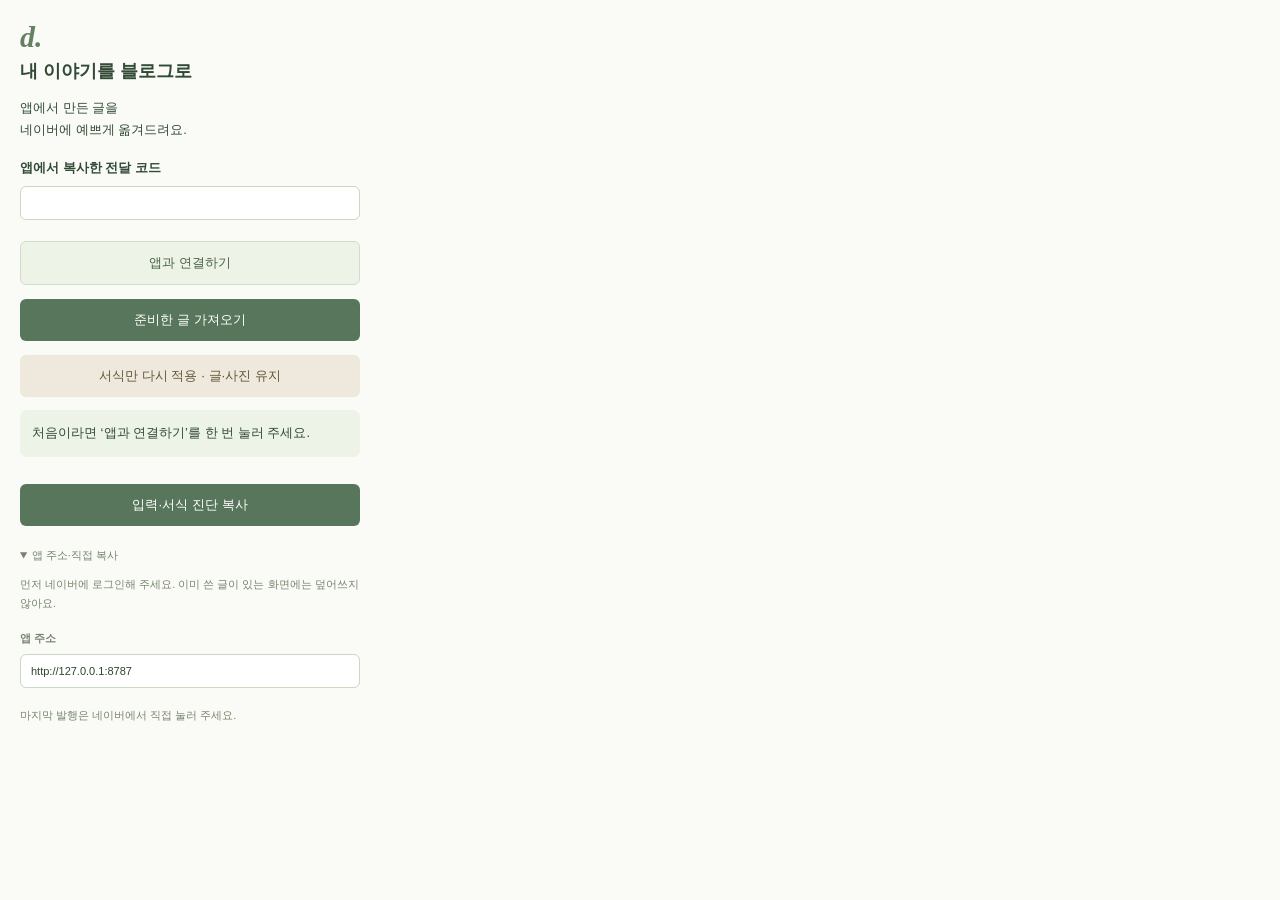
==== chrome-extension/popup.html @ 47d39258 "feat: add Dajeong content studio with Naver helper and refined UI" ====
<!doctype html><html lang="ko"><meta charset="utf-8"><title>다정 · 블로그에 옮기기</title>
<link rel="stylesheet" href="popup.css"><script src="popup.js" defer></script>
<body><div class="mark">d.</div><h1>내 이야기를 블로그로</h1><p>앱에서 만든 글을<br>네이버에 예쁘게 옮겨드려요.</p>
<label for="code">앱에서 복사한 전달 코드</label><input id="code" autocomplete="off" spellcheck="false"><button id="connect">앱과 연결하기</button><button id="fill">준비한 글 가져오기</button>
<button id="formatOnly">서식만 다시 적용 · 글·사진 유지</button><p id="status" role="status" aria-live="polite">처음이라면 ‘앱과 연결하기’를 한 번 눌러 주세요.</p>
<div id="fallback" hidden><p>글을 옮기다 멈췄다면 아래에서 복사해 직접 붙여 넣을 수 있어요.</p><button id="copyTitle">제목 복사</button><button id="copyBody">본문 복사</button><p id="photoHint"></p></div>
<p id="detail"></p><button id="copyDiagnostic">입력·서식 진단 복사</button><details open><summary>앱 주소·직접 복사</summary><p>먼저 네이버에 로그인해 주세요. 이미 쓴 글이 있는 화면에는 덮어쓰지 않아요.</p>

<label for="base">앱 주소</label><input id="base" value="http://127.0.0.1:8787" spellcheck="false">
</details>
<p class="small">마지막 발행은 네이버에서 직접 눌러 주세요.</p></body></html>
---- chrome-extension/popup.css ----
body{width:340px;margin:0;padding:20px;font:13px/1.7 "Malgun Gothic",sans-serif;color:#334b36;background:#fafbf7}h1{font-size:18px;margin:0 0 12px}label{display:block;font-weight:bold;margin-top:16px}input{box-sizing:border-box;width:100%;padding:10px;border:1px solid #cbd8c2;border-radius:6px;background:white;color:#30442f;margin:7px 0}button{width:100%;border:0;border-radius:6px;background:#58765b;color:white;padding:12px;cursor:pointer;margin-top:14px}button:disabled{opacity:.5;cursor:wait}#status{white-space:pre-wrap;background:#edf3e7;padding:12px;border-radius:7px;overflow-wrap:anywhere}.small{font-size:11px;color:#78846e}summary{cursor:pointer;font-size:11px}
.mark{font:italic bold 30px Georgia;color:#658062;margin-bottom:5px}h1{line-height:1.4}#connect{background:#edf3e7;color:#496347;border:1px solid #d0ddc8}details{margin-top:20px;font-size:11px;color:#76836f}input{font-size:11px}#detail{overflow-wrap:anywhere}

#detail{white-space:pre-wrap;font-size:11px;color:#6b5332}#formatOnly{background:#eee9dc;color:#62573b}
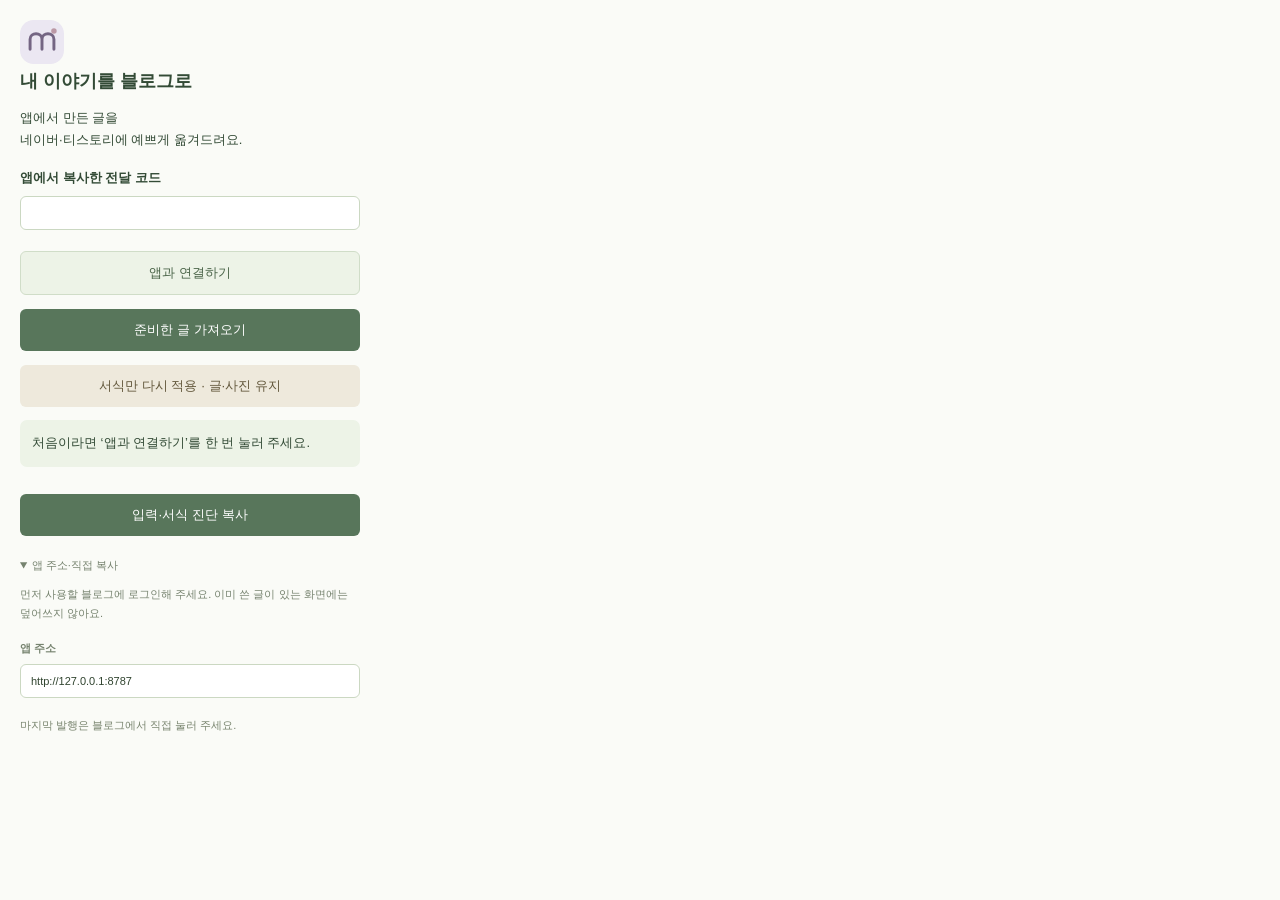
==== commit 57a9fcd4: "26.11.17 티스토리 스래드 추가 및 UI업데이트" ====
--- a/chrome-extension/popup.html
+++ b/chrome-extension/popup.html
@@ -1,11 +1,11 @@
-<!doctype html><html lang="ko"><meta charset="utf-8"><title>다정 · 블로그에 옮기기</title>
+<!doctype html><html lang="ko"><meta charset="utf-8"><title>Mellow Studio · 블로그에 옮기기</title>
 <link rel="stylesheet" href="popup.css"><script src="popup.js" defer></script>
-<body><div class="mark">d.</div><h1>내 이야기를 블로그로</h1><p>앱에서 만든 글을<br>네이버에 예쁘게 옮겨드려요.</p>
+<body><div class="mark"><svg aria-hidden="true" viewBox="0 0 48 48"><rect width="48" height="48" rx="15" fill="#ebe7f2"/><path d="M11 32V21c0-8 13-8 13 0v11-11c0-8 13-8 13 0v11" fill="none" stroke="#746583" stroke-width="3.2" stroke-linecap="round" stroke-linejoin="round"/><circle cx="37" cy="12" r="3" fill="#bb98a5"/></svg></div><h1>내 이야기를 블로그로</h1><p>앱에서 만든 글을<br>네이버·티스토리에 예쁘게 옮겨드려요.</p>
 <label for="code">앱에서 복사한 전달 코드</label><input id="code" autocomplete="off" spellcheck="false"><button id="connect">앱과 연결하기</button><button id="fill">준비한 글 가져오기</button>
 <button id="formatOnly">서식만 다시 적용 · 글·사진 유지</button><p id="status" role="status" aria-live="polite">처음이라면 ‘앱과 연결하기’를 한 번 눌러 주세요.</p>
 <div id="fallback" hidden><p>글을 옮기다 멈췄다면 아래에서 복사해 직접 붙여 넣을 수 있어요.</p><button id="copyTitle">제목 복사</button><button id="copyBody">본문 복사</button><p id="photoHint"></p></div>
-<p id="detail"></p><button id="copyDiagnostic">입력·서식 진단 복사</button><details open><summary>앱 주소·직접 복사</summary><p>먼저 네이버에 로그인해 주세요. 이미 쓴 글이 있는 화면에는 덮어쓰지 않아요.</p>
+<p id="detail"></p><button id="copyDiagnostic">입력·서식 진단 복사</button><details open><summary>앱 주소·직접 복사</summary><p>먼저 사용할 블로그에 로그인해 주세요. 이미 쓴 글이 있는 화면에는 덮어쓰지 않아요.</p>
 
 <label for="base">앱 주소</label><input id="base" value="http://127.0.0.1:8787" spellcheck="false">
 </details>
-<p class="small">마지막 발행은 네이버에서 직접 눌러 주세요.</p></body></html>
+<p class="small">마지막 발행은 블로그에서 직접 눌러 주세요.</p></body></html>
--- a/chrome-extension/popup.css
+++ b/chrome-extension/popup.css
@@ -2,3 +2,5 @@
 .mark{font:italic bold 30px Georgia;color:#658062;margin-bottom:5px}h1{line-height:1.4}#connect{background:#edf3e7;color:#496347;border:1px solid #d0ddc8}details{margin-top:20px;font-size:11px;color:#76836f}input{font-size:11px}#detail{overflow-wrap:anywhere}
 
 #detail{white-space:pre-wrap;font-size:11px;color:#6b5332}#formatOnly{background:#eee9dc;color:#62573b}
+
+.mark{width:44px;height:44px}.mark svg{width:100%;height:100%}
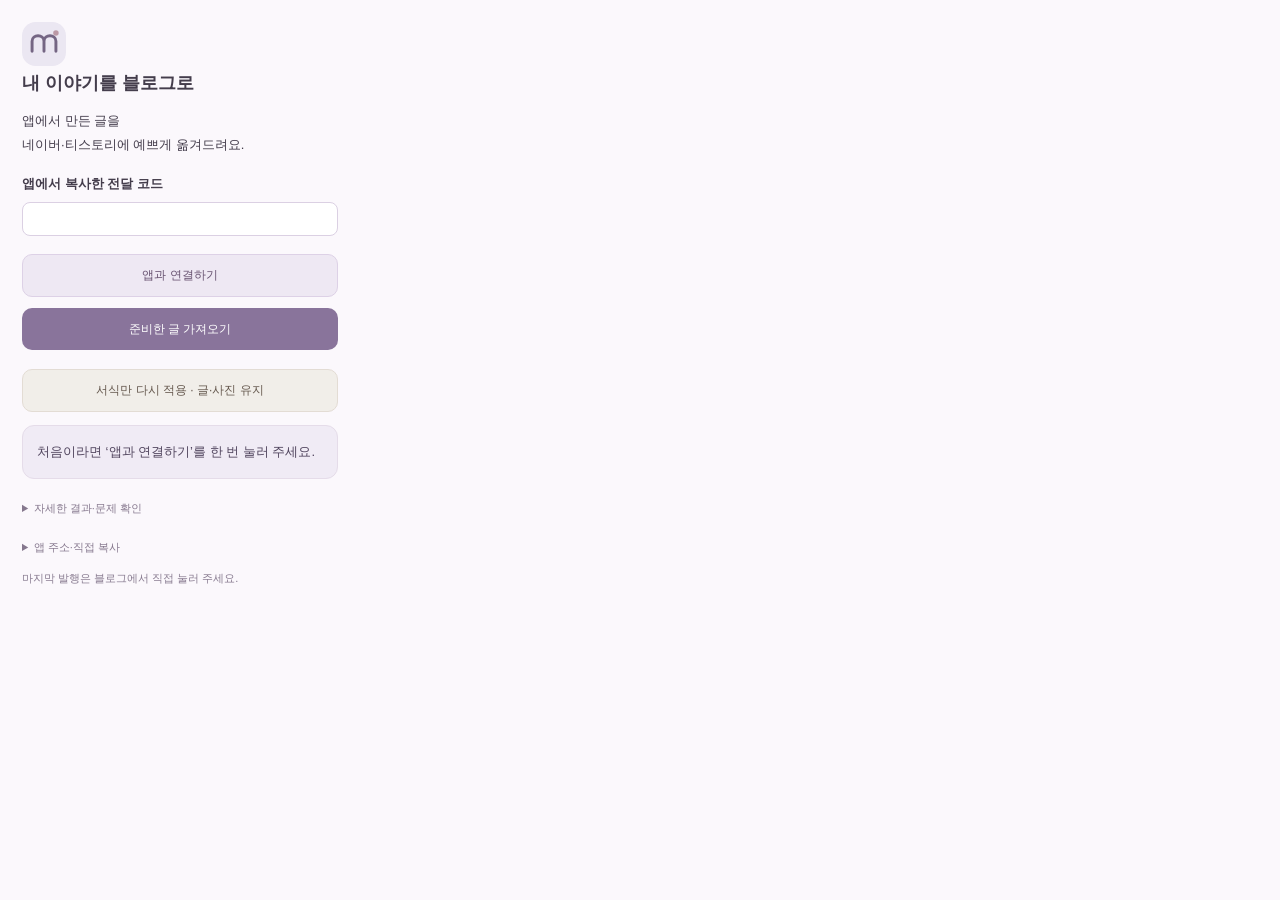
==== commit 6b9298aa: "26.11.18 확장프로그램개선" ====
--- a/chrome-extension/popup.html
+++ b/chrome-extension/popup.html
@@ -2,9 +2,9 @@
 <link rel="stylesheet" href="popup.css"><script src="popup.js" defer></script>
 <body><div class="mark"><svg aria-hidden="true" viewBox="0 0 48 48"><rect width="48" height="48" rx="15" fill="#ebe7f2"/><path d="M11 32V21c0-8 13-8 13 0v11-11c0-8 13-8 13 0v11" fill="none" stroke="#746583" stroke-width="3.2" stroke-linecap="round" stroke-linejoin="round"/><circle cx="37" cy="12" r="3" fill="#bb98a5"/></svg></div><h1>내 이야기를 블로그로</h1><p>앱에서 만든 글을<br>네이버·티스토리에 예쁘게 옮겨드려요.</p>
 <label for="code">앱에서 복사한 전달 코드</label><input id="code" autocomplete="off" spellcheck="false"><button id="connect">앱과 연결하기</button><button id="fill">준비한 글 가져오기</button>
-<button id="formatOnly">서식만 다시 적용 · 글·사진 유지</button><p id="status" role="status" aria-live="polite">처음이라면 ‘앱과 연결하기’를 한 번 눌러 주세요.</p>
+<div id="transferActivity" hidden aria-hidden="true"><span></span><span></span><span></span></div><p id="elapsed" class="small"></p><button id="showTarget" hidden>최근 작업 편집기로 돌아가기 ↗</button><button id="retryReport" hidden>결과 확인·기록 다시 보내기</button><button id="formatOnly">서식만 다시 적용 · 글·사진 유지</button><p id="status" role="status" aria-live="polite">처음이라면 ‘앱과 연결하기’를 한 번 눌러 주세요.</p>
 <div id="fallback" hidden><p>글을 옮기다 멈췄다면 아래에서 복사해 직접 붙여 넣을 수 있어요.</p><button id="copyTitle">제목 복사</button><button id="copyBody">본문 복사</button><p id="photoHint"></p></div>
-<p id="detail"></p><button id="copyDiagnostic">입력·서식 진단 복사</button><details open><summary>앱 주소·직접 복사</summary><p>먼저 사용할 블로그에 로그인해 주세요. 이미 쓴 글이 있는 화면에는 덮어쓰지 않아요.</p>
+<details class="diagnostic"><summary>자세한 결과·문제 확인</summary><p id="detail"></p><button id="copyDiagnostic">입력·서식 진단 복사</button></details><details><summary>앱 주소·직접 복사</summary><p>먼저 사용할 블로그에 로그인해 주세요. 이미 쓴 글이 있는 화면에는 덮어쓰지 않아요.</p>
 
 <label for="base">앱 주소</label><input id="base" value="http://127.0.0.1:8787" spellcheck="false">
 </details>
--- a/chrome-extension/popup.css
+++ b/chrome-extension/popup.css
@@ -4,3 +4,5 @@
 #detail{white-space:pre-wrap;font-size:11px;color:#6b5332}#formatOnly{background:#eee9dc;color:#62573b}
 
 .mark{width:44px;height:44px}.mark svg{width:100%;height:100%}
+
+[hidden]{display:none!important}body{box-sizing:border-box;width:360px;padding:22px;background:#fbf8fc;color:#443d4c}button{background:#89749b;border-radius:10px;min-height:42px;margin-top:11px;font-size:12px}#connect{background:#eee8f3;color:#685371;border-color:#ddd1e6}#status{background:#f0ebf5;color:#51455e;border:1px solid #e5dce9;border-radius:12px;padding:14px}#formatOnly,#showTarget{background:#f1eee9;color:#66594f;border:1px solid #e3dcd4}#retryReport{background:#f7eddb;color:#79603d;border:1px solid #e7d8bb}.small{color:#887b90}#transferActivity{display:flex;justify-content:center;gap:7px;padding:15px 0 0}#transferActivity span{width:6px;height:6px;background:#a58bb7;border-radius:50%;animation:transfer-pulse 1.2s infinite}#transferActivity span:nth-child(2){animation-delay:.2s}#transferActivity span:nth-child(3){animation-delay:.4s}#elapsed{text-align:center;margin:8px 0}details{color:#86788e}#detail{color:#786b80}button:focus-visible,input:focus-visible,summary:focus-visible{outline:3px solid #b59ac6;outline-offset:3px}.diagnostic button{background:#eee9f2;color:#715f7f}h1{font-size:18px}p{line-height:1.85}input{border-color:#dbd0e3;border-radius:8px}@keyframes transfer-pulse{50%{opacity:.3;transform:translateY(-3px)}}@media(prefers-reduced-motion:reduce){#transferActivity span{animation:none}}
